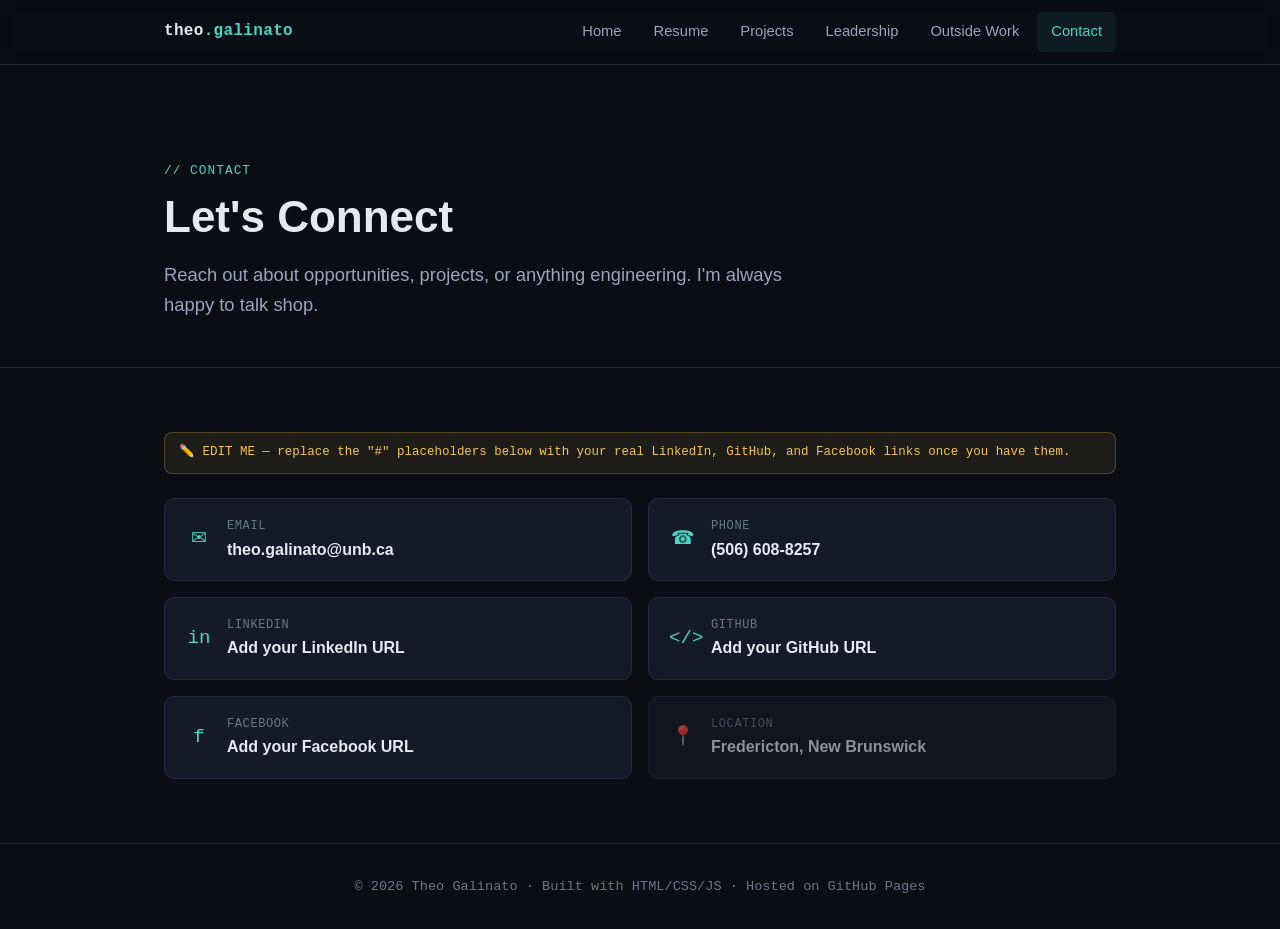
==== contact.html @ f8f91944 "Initial portfolio site" ====
<!DOCTYPE html>
<html lang="en">
<head>
  <meta charset="UTF-8">
  <meta name="viewport" content="width=device-width, initial-scale=1.0">
  <title>Contact — Theo Galinato</title>
  <link rel="stylesheet" href="css/style.css">
</head>
<body>

  <header class="site-header">
    <nav class="nav">
      <a href="index.html" class="nav-logo">theo<span>.galinato</span></a>
      <button class="nav-toggle" aria-label="Toggle navigation">☰</button>
      <ul class="nav-links">
        <li><a href="index.html">Home</a></li>
        <li><a href="resume.html">Resume</a></li>
        <li><a href="projects.html">Projects</a></li>
        <li><a href="leadership.html">Leadership</a></li>
        <li><a href="outside.html">Outside Work</a></li>
        <li><a href="contact.html">Contact</a></li>
      </ul>
    </nav>
  </header>

  <main>
    <section class="hero" style="padding-bottom: 32px;">
      <div class="container">
        <div class="section-label">// contact</div>
        <h1>Let's Connect</h1>
        <p class="lead">
          Reach out about opportunities, projects, or anything engineering. I'm always happy to talk shop.
        </p>
      </div>
    </section>

    <section>
      <div class="container">
        <div class="edit-note">
          ✏️ EDIT ME — replace the "#" placeholders below with your real LinkedIn, GitHub, and
          Facebook links once you have them.
        </div>

        <div class="contact-grid">
          <a href="mailto:theo.galinato@unb.ca" class="contact-card">
            <span class="contact-icon">✉</span>
            <span>
              <div class="contact-meta">Email</div>
              <div class="contact-value">theo.galinato@unb.ca</div>
            </span>
          </a>

          <a href="tel:+15066088257" class="contact-card">
            <span class="contact-icon">☎</span>
            <span>
              <div class="contact-meta">Phone</div>
              <div class="contact-value">(506) 608-8257</div>
            </span>
          </a>

          <a href="#" class="contact-card" target="_blank" rel="noopener">
            <span class="contact-icon">in</span>
            <span>
              <div class="contact-meta">LinkedIn</div>
              <div class="contact-value">Add your LinkedIn URL</div>
            </span>
          </a>

          <a href="#" class="contact-card" target="_blank" rel="noopener">
            <span class="contact-icon">&lt;/&gt;</span>
            <span>
              <div class="contact-meta">GitHub</div>
              <div class="contact-value">Add your GitHub URL</div>
            </span>
          </a>

          <a href="#" class="contact-card" target="_blank" rel="noopener">
            <span class="contact-icon">f</span>
            <span>
              <div class="contact-meta">Facebook</div>
              <div class="contact-value">Add your Facebook URL</div>
            </span>
          </a>

          <span class="contact-card" style="opacity: 0.6;">
            <span class="contact-icon">📍</span>
            <span>
              <div class="contact-meta">Location</div>
              <div class="contact-value">Fredericton, New Brunswick</div>
            </span>
          </span>
        </div>
      </div>
    </section>
  </main>

  <footer class="site-footer">
    <div class="container">
      © 2026 Theo Galinato · Built with HTML/CSS/JS · Hosted on GitHub Pages
    </div>
  </footer>

  <script src="js/script.js"></script>
</body>
</html>
---- css/style.css ----
/* =========================================================
   Theo Galinato — Portfolio Site
   Dark mode / tech aesthetic
   ========================================================= */

:root {
  --bg: #0a0e14;
  --bg-alt: #10151f;
  --surface: #151b26;
  --surface-hover: #1c2432;
  --border: #232b3a;
  --text: #e6e9ef;
  --text-muted: #9aa5b8;
  --text-dim: #6b7688;
  --accent: #4fd1c5;
  --accent-bright: #6ee7db;
  --accent-dim: #2c7a72;
  --code-bg: #0d1117;
  --radius: 10px;
  --max-width: 1000px;
  --font-mono: 'SFMono-Regular', Consolas, 'Liberation Mono', Menlo, monospace;
  --font-sans: -apple-system, BlinkMacSystemFont, 'Segoe UI', Roboto, Helvetica, Arial, sans-serif;
}

* {
  box-sizing: border-box;
}

html {
  scroll-behavior: smooth;
}

body {
  margin: 0;
  background: var(--bg);
  color: var(--text);
  font-family: var(--font-sans);
  line-height: 1.6;
  -webkit-font-smoothing: antialiased;
}

a {
  color: var(--accent);
  text-decoration: none;
}

a:hover {
  color: var(--accent-bright);
  text-decoration: underline;
}

img {
  max-width: 100%;
  display: block;
}

::selection {
  background: var(--accent-dim);
  color: #fff;
}

/* ---------- Layout helpers ---------- */

.container {
  max-width: var(--max-width);
  margin: 0 auto;
  padding: 0 24px;
}

section {
  padding: 64px 0;
}

section + section {
  border-top: 1px solid var(--border);
}

.section-label {
  font-family: var(--font-mono);
  font-size: 0.8rem;
  color: var(--accent);
  letter-spacing: 0.08em;
  text-transform: uppercase;
  margin-bottom: 8px;
}

h1, h2, h3, h4 {
  font-weight: 700;
  line-height: 1.25;
  margin: 0 0 16px;
}

h1 { font-size: clamp(2rem, 5vw, 2.75rem); }
h2 { font-size: 1.75rem; }
h3 { font-size: 1.2rem; }

p {
  color: var(--text-muted);
  margin: 0 0 16px;
}

.eyebrow {
  font-family: var(--font-mono);
  color: var(--text-dim);
}

/* ---------- Nav ---------- */

.site-header {
  position: sticky;
  top: 0;
  z-index: 50;
  background: rgba(10, 14, 20, 0.85);
  backdrop-filter: blur(8px);
  border-bottom: 1px solid var(--border);
}

.nav {
  max-width: var(--max-width);
  margin: 0 auto;
  padding: 0 24px;
  display: flex;
  align-items: center;
  justify-content: space-between;
  height: 64px;
}

.nav-logo {
  font-family: var(--font-mono);
  font-weight: 700;
  color: var(--text);
  font-size: 1rem;
  letter-spacing: 0.02em;
}

.nav-logo span {
  color: var(--accent);
}

.nav-logo:hover {
  text-decoration: none;
  color: var(--text);
}

.nav-links {
  display: flex;
  gap: 4px;
  list-style: none;
  margin: 0;
  padding: 0;
}

.nav-links a {
  display: block;
  padding: 8px 14px;
  border-radius: 6px;
  color: var(--text-muted);
  font-size: 0.92rem;
  font-weight: 500;
}

.nav-links a:hover {
  color: var(--text);
  background: var(--surface-hover);
  text-decoration: none;
}

.nav-links a.active {
  color: var(--accent);
  background: rgba(79, 209, 197, 0.08);
}

.nav-toggle {
  display: none;
  background: none;
  border: 1px solid var(--border);
  border-radius: 6px;
  color: var(--text);
  padding: 8px 10px;
  cursor: pointer;
  font-size: 1rem;
}

/* ---------- Hero ---------- */

.hero {
  padding: 96px 0 64px;
}

.hero-tag {
  display: inline-block;
  font-family: var(--font-mono);
  font-size: 0.8rem;
  color: var(--accent);
  border: 1px solid var(--accent-dim);
  border-radius: 999px;
  padding: 4px 12px;
  margin-bottom: 20px;
}

.hero p.lead {
  font-size: 1.15rem;
  max-width: 640px;
}

.button-row {
  display: flex;
  gap: 12px;
  flex-wrap: wrap;
  margin-top: 28px;
}

.btn {
  display: inline-flex;
  align-items: center;
  gap: 8px;
  padding: 11px 20px;
  border-radius: 8px;
  font-weight: 600;
  font-size: 0.95rem;
  border: 1px solid transparent;
  cursor: pointer;
  transition: all 0.15s ease;
}

.btn:hover {
  text-decoration: none;
}

.btn-primary {
  background: var(--accent);
  color: #06231f;
}

.btn-primary:hover {
  background: var(--accent-bright);
  color: #06231f;
}

.btn-outline {
  background: transparent;
  border-color: var(--border);
  color: var(--text);
}

.btn-outline:hover {
  border-color: var(--accent);
  color: var(--accent);
  background: rgba(79, 209, 197, 0.06);
}

/* ---------- Cards / Grid ---------- */

.grid {
  display: grid;
  gap: 20px;
}

.grid-2 { grid-template-columns: repeat(2, 1fr); }
.grid-3 { grid-template-columns: repeat(3, 1fr); }

.card {
  background: var(--surface);
  border: 1px solid var(--border);
  border-radius: var(--radius);
  padding: 24px;
  transition: border-color 0.15s ease, transform 0.15s ease;
}

.card:hover {
  border-color: var(--accent-dim);
  transform: translateY(-2px);
}

.card h3 {
  color: var(--text);
  margin-bottom: 8px;
}

.tag-row {
  display: flex;
  flex-wrap: wrap;
  gap: 6px;
  margin: 12px 0;
}

.tag {
  font-family: var(--font-mono);
  font-size: 0.72rem;
  background: var(--code-bg);
  border: 1px solid var(--border);
  color: var(--accent);
  padding: 3px 8px;
  border-radius: 5px;
}

.status-badge {
  display: inline-block;
  font-family: var(--font-mono);
  font-size: 0.7rem;
  text-transform: uppercase;
  letter-spacing: 0.05em;
  padding: 3px 9px;
  border-radius: 5px;
  margin-bottom: 10px;
}

.status-inprogress {
  color: #f6c453;
  background: rgba(246, 196, 83, 0.1);
  border: 1px solid rgba(246, 196, 83, 0.3);
}

.status-complete {
  color: var(--accent);
  background: rgba(79, 209, 197, 0.1);
  border: 1px solid var(--accent-dim);
}

.card-links {
  display: flex;
  gap: 16px;
  margin-top: 14px;
  font-family: var(--font-mono);
  font-size: 0.85rem;
}

/* ---------- Timeline (resume / leadership) ---------- */

.timeline-item {
  border-left: 2px solid var(--border);
  padding: 4px 0 32px 24px;
  position: relative;
}

.timeline-item::before {
  content: '';
  position: absolute;
  left: -7px;
  top: 6px;
  width: 12px;
  height: 12px;
  border-radius: 50%;
  background: var(--bg);
  border: 2px solid var(--accent);
}

.timeline-item:last-child {
  padding-bottom: 4px;
}

.timeline-header {
  display: flex;
  justify-content: space-between;
  flex-wrap: wrap;
  gap: 8px;
  align-items: baseline;
  margin-bottom: 4px;
}

.timeline-header h3 {
  margin: 0;
  color: var(--text);
}

.timeline-org {
  color: var(--text-muted);
  font-size: 0.95rem;
  margin-bottom: 8px;
}

.timeline-date {
  font-family: var(--font-mono);
  font-size: 0.8rem;
  color: var(--text-dim);
  white-space: nowrap;
}

.timeline-item ul {
  margin: 8px 0 0;
  padding-left: 20px;
  color: var(--text-muted);
}

.timeline-item li {
  margin-bottom: 6px;
}

/* ---------- Photo grid (leadership) ---------- */

.photo-placeholder {
  aspect-ratio: 4 / 3;
  background: var(--surface);
  border: 1px dashed var(--border);
  border-radius: var(--radius);
  display: flex;
  align-items: center;
  justify-content: center;
  color: var(--text-dim);
  font-family: var(--font-mono);
  font-size: 0.8rem;
  text-align: center;
  padding: 12px;
}

/* ---------- Stat tiles (outside / fun) ---------- */

.stat-tile {
  background: var(--surface);
  border: 1px solid var(--border);
  border-radius: var(--radius);
  padding: 20px;
  text-align: center;
}

.stat-tile .stat-value {
  font-family: var(--font-mono);
  font-size: 1.6rem;
  color: var(--accent);
  font-weight: 700;
}

.stat-tile .stat-label {
  color: var(--text-dim);
  font-size: 0.85rem;
  margin-top: 4px;
}

/* ---------- Contact ---------- */

.contact-grid {
  display: grid;
  grid-template-columns: repeat(2, 1fr);
  gap: 16px;
}

.contact-card {
  display: flex;
  align-items: center;
  gap: 14px;
  background: var(--surface);
  border: 1px solid var(--border);
  border-radius: var(--radius);
  padding: 18px 20px;
}

.contact-icon {
  font-family: var(--font-mono);
  font-size: 1.2rem;
  color: var(--accent);
  width: 28px;
  text-align: center;
}

.contact-meta {
  font-size: 0.75rem;
  color: var(--text-dim);
  font-family: var(--font-mono);
  text-transform: uppercase;
  letter-spacing: 0.05em;
}

.contact-value {
  color: var(--text);
  font-weight: 600;
}

/* ---------- Footer ---------- */

.site-footer {
  border-top: 1px solid var(--border);
  padding: 32px 0;
  text-align: center;
  color: var(--text-dim);
  font-size: 0.85rem;
  font-family: var(--font-mono);
}

/* ---------- Placeholder note ---------- */

.edit-note {
  font-family: var(--font-mono);
  font-size: 0.78rem;
  color: #f6c453;
  background: rgba(246, 196, 83, 0.08);
  border: 1px solid rgba(246, 196, 83, 0.25);
  border-radius: 8px;
  padding: 10px 14px;
  margin-bottom: 24px;
}

/* ---------- Responsive ---------- */

@media (max-width: 720px) {
  .nav-links {
    position: absolute;
    top: 64px;
    left: 0;
    right: 0;
    background: var(--bg-alt);
    border-bottom: 1px solid var(--border);
    flex-direction: column;
    padding: 8px;
    display: none;
  }

  .nav-links.open {
    display: flex;
  }

  .nav-toggle {
    display: block;
  }

  .grid-2, .grid-3 {
    grid-template-columns: 1fr;
  }

  .contact-grid {
    grid-template-columns: 1fr;
  }
}
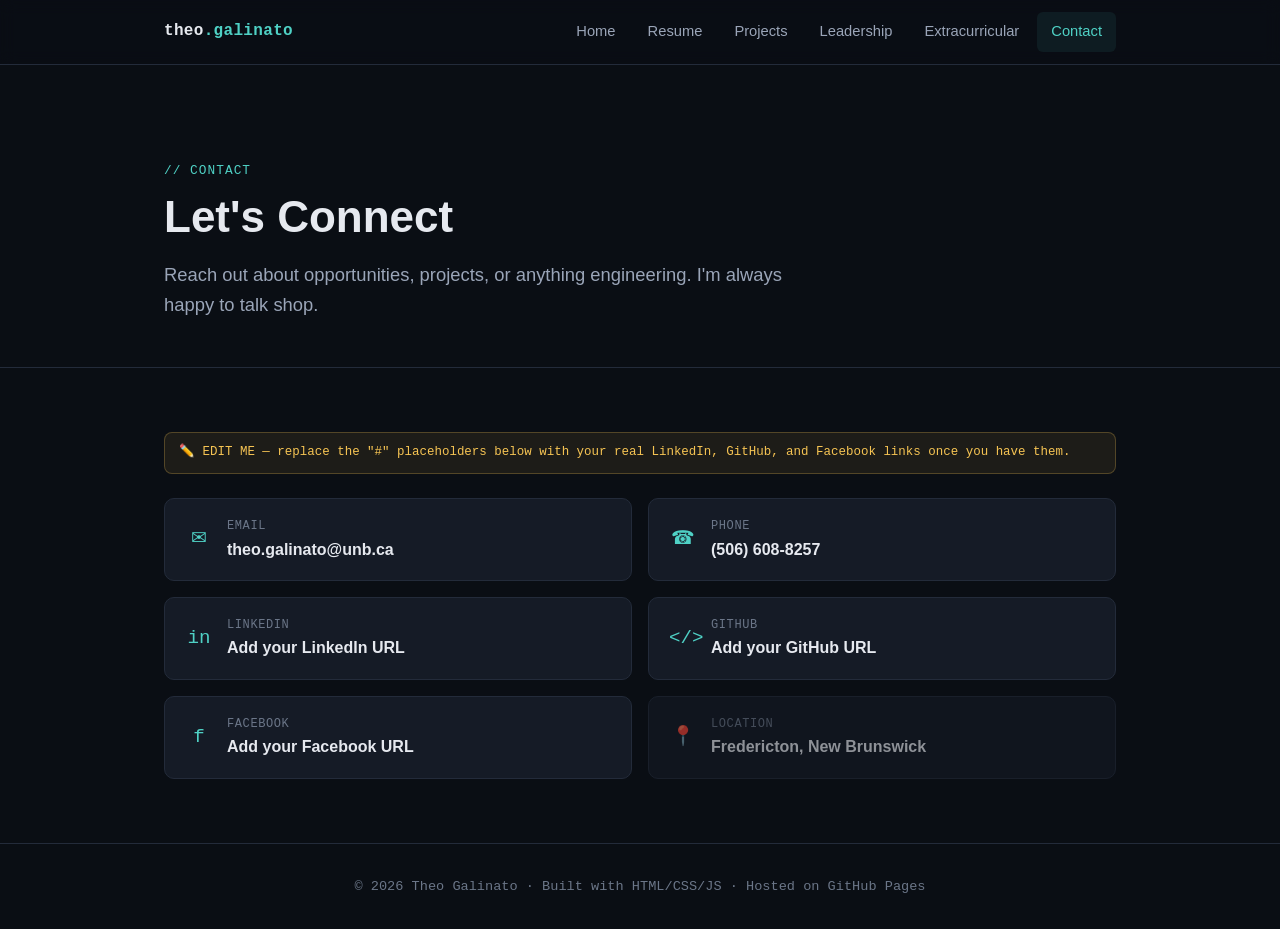
==== commit 25447e3a: "Outside to Extra" ====
--- a/contact.html
+++ b/contact.html
@@ -17,7 +17,7 @@
         <li><a href="resume.html">Resume</a></li>
         <li><a href="projects.html">Projects</a></li>
         <li><a href="leadership.html">Leadership</a></li>
-        <li><a href="outside.html">Outside Work</a></li>
+        <li><a href="outside.html">Extracurricular</a></li>
         <li><a href="contact.html">Contact</a></li>
       </ul>
     </nav>
